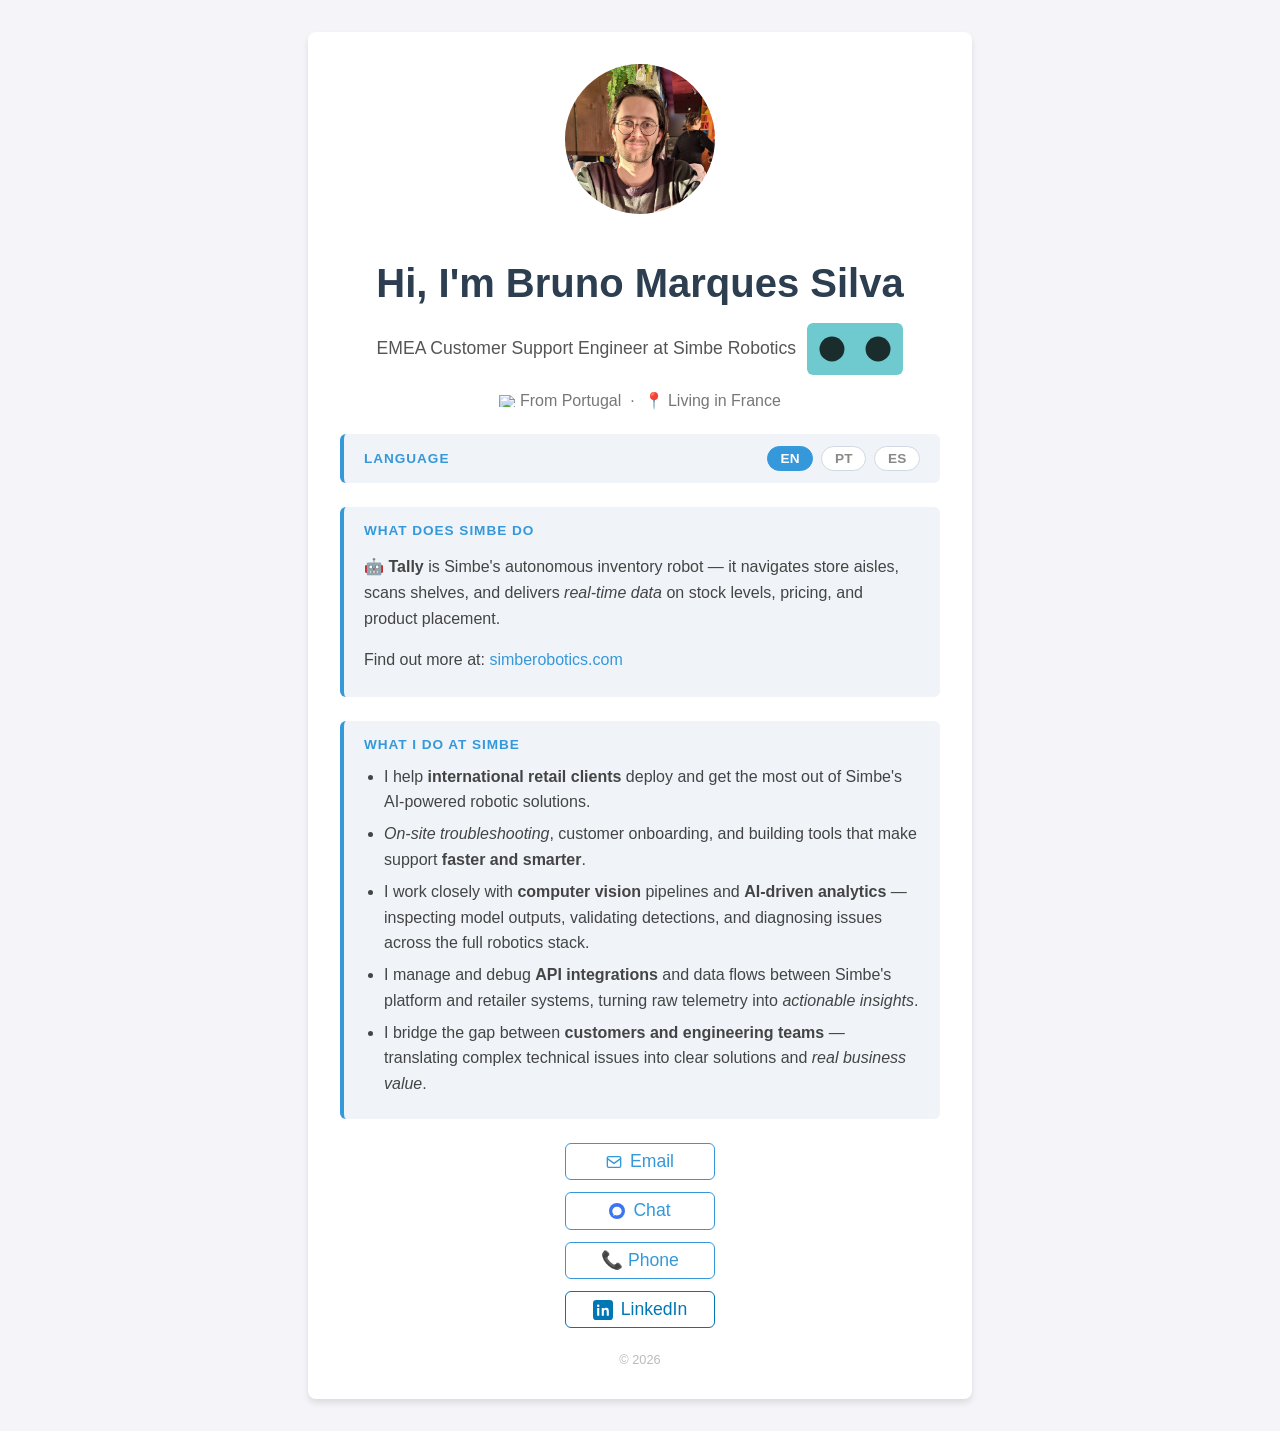
==== index.html @ 41349de9 "Merge branch 'main' into claude/add-linkedin-bruno-info-wajTQ" ====
<!DOCTYPE html>
<html lang="en">
<head>
    <meta charset="UTF-8">
    <meta name="viewport" content="width=device-width, initial-scale=1.0">
    <title>Bruno Marques Silva — EMEA Customer Support Engineer at Simbe Robotics</title>
    <meta name="description" content="Bruno Marques Silva — EMEA Customer Support Engineer at Simbe Robotics. Helping international retailers deploy AI-powered inventory robots. Based in France, from Portugal.">
    <meta name="author" content="Bruno Marques Silva">
    <!-- Open Graph -->
    <meta property="og:type" content="profile">
    <meta property="og:title" content="Bruno Marques Silva — EMEA Customer Support Engineer at Simbe Robotics">
    <meta property="og:description" content="Helping international retailers deploy and get the most out of Simbe's AI-powered robotic solutions. Based in France, from Portugal.">
    <meta property="og:url" content="https://marquessilva.eu">
    <meta property="og:image" content="https://marquessilva.eu/P_20260316_174709.jpg">
    <meta property="og:locale" content="en_GB">
    <!-- Twitter Card -->
    <meta name="twitter:card" content="summary">
    <meta name="twitter:title" content="Bruno Marques Silva — EMEA Customer Support Engineer at Simbe Robotics">
    <meta name="twitter:description" content="Helping international retailers deploy and get the most out of Simbe's AI-powered robotic solutions.">
    <meta name="twitter:image" content="https://marquessilva.eu/P_20260316_174709.jpg">
    <!-- Favicon -->
    <link rel="icon" type="image/svg+xml" href="favicon.svg">
    <link rel="preload" as="image" href="P_20260316_174709.jpg">
    <link rel="stylesheet" href="style.css">
</head>
<body>
    <div class="container">
        <img src="P_20260316_174709.jpg" alt="Bruno Marques Silva" class="profile-photo" width="150" height="150" fetchpriority="high">
        <h1>Hi, I'm Bruno Marques Silva</h1>
        <p class="title">EMEA Customer Support Engineer at Simbe Robotics
            <svg class="tally-eyes" viewBox="0 0 200 108" width="96" height="52" xmlns="http://www.w3.org/2000/svg">
                <defs>
                    <clipPath id="sec-l"><circle cx="52" cy="54" r="40"/></clipPath>
                    <clipPath id="sec-r"><circle cx="148" cy="54" r="40"/></clipPath>
                    <style>
                        .se-iris {
                            animation: se-gaze 5s ease-in-out infinite;
                            transform-box: fill-box;
                            transform-origin: center;
                        }
                        @keyframes se-gaze {
                            0%   { transform: translate(0px,   0px); }
                            15%  { transform: translate(12px, -8px); }
                            30%  { transform: translate(-10px,  6px); }
                            50%  { transform: translate(10px,   8px); }
                            70%  { transform: translate(-12px, -6px); }
                            85%  { transform: translate(8px,  -10px); }
                            100% { transform: translate(0px,   0px); }
                        }
                    </style>
                </defs>
                <rect width="200" height="108" fill="#6fcacf" rx="10"/>
                <g clip-path="url(#sec-l)">
                    <circle class="se-iris" cx="52" cy="54" r="26" fill="#1b2c2c"/>
                </g>
                <g clip-path="url(#sec-r)">
                    <circle class="se-iris" cx="148" cy="54" r="26" fill="#1b2c2c"/>
                </g>
            </svg>
        </p>
        <p class="location">
            <img src="https://flagcdn.com/16x12/pt.png" alt="Portugal flag" class="flag-icon"> From Portugal
            &nbsp;·&nbsp;
            📍 Living in France
        </p>

        <!-- Box 1: Language -->
        <div class="about languages-box">
            <div class="lang-row">
                <h3 class="box-title">Language</h3>
                <div class="lang-pills">
                    <span class="lang-btn active" data-lang="en">EN</span>
                    <span class="lang-btn" data-lang="pt">PT</span>
                    <span class="lang-btn" data-lang="es">ES</span>
                </div>
            </div>
        </div>

        <!-- Box 2: What does Simbe do -->
        <div class="about">
            <h3 class="box-title">What does Simbe do</h3>
            <p class="tally-intro" id="tally-intro"
                data-en="🤖 <strong>Tally</strong> is Simbe's autonomous inventory robot — it navigates store aisles, scans shelves, and delivers <em>real-time data</em> on stock levels, pricing, and product placement."
                data-pt="🤖 O <strong>Tally</strong> é o robô autónomo de inventário da Simbe — percorre os corredores das lojas, digitaliza as prateleiras e fornece <em>dados em tempo real</em> sobre níveis de stock, preços e disposição de produtos."
                data-es="🤖 <strong>Tally</strong> es el robot autónomo de inventario de Simbe — recorre los pasillos de las tiendas, escanea las estanterías y ofrece <em>datos en tiempo real</em> sobre niveles de stock, precios y disposición de productos."
            >🤖 <strong>Tally</strong> is Simbe's autonomous inventory robot — it navigates store aisles, scans shelves, and delivers <em>real-time data</em> on stock levels, pricing, and product placement.</p>
            <p class="simbe-link">Find out more at: <a href="https://simberobotics.com" class="company-link" target="_blank">simberobotics.com</a></p>
        </div>

        <!-- Box 3: What I do at Simbe -->
        <div class="about">
            <h3 class="box-title">What I do at Simbe</h3>
            <ul class="description" id="description">
                <li
                    data-en="I help <strong>international retail clients</strong> deploy and get the most out of Simbe's AI-powered robotic solutions."
                    data-pt="Apoio <strong>clientes europeus do setor do retalho</strong> na implementação e aproveitamento máximo das soluções robóticas com IA da Simbe."
                    data-es="Ayudo a <strong>clientes europeos del sector minorista</strong> a implantar y sacar el máximo rendimiento a las soluciones robóticas de Simbe."
                >I help <strong>international retail clients</strong> deploy and get the most out of Simbe's AI-powered robotic solutions.</li>
                <li
                    data-en="<em>On-site troubleshooting</em>, customer onboarding, and building tools that make support <strong>faster and smarter</strong>."
                    data-pt="<em>Suporte técnico no local</em>, integração de clientes e desenvolvimento de ferramentas que tornam o suporte <strong>mais rápido e eficiente</strong>."
                    data-es="<em>Soporte técnico in situ</em>, incorporación de clientes y desarrollo de herramientas que hacen el soporte <strong>más rápido y eficiente</strong>."
                ><em>On-site troubleshooting</em>, customer onboarding, and building tools that make support <strong>faster and smarter</strong>.</li>
                <li
                    data-en="I work closely with <strong>computer vision</strong> pipelines and <strong>AI-driven analytics</strong> — inspecting model outputs, validating detections, and diagnosing issues across the full robotics stack."
                    data-pt="Trabalho com pipelines de <strong>computer vision</strong> e <strong>análise com IA</strong> — inspecionando outputs de modelos, validando deteções e diagnosticando problemas em toda a stack robótica."
                    data-es="Trabajo con pipelines de <strong>computer vision</strong> e <strong>IA</strong> — inspeccionando salidas de modelos, validando detecciones y diagnosticando problemas en todo el stack robótico."
                >I work closely with <strong>computer vision</strong> pipelines and <strong>AI-driven analytics</strong> — inspecting model outputs, validating detections, and diagnosing issues across the full robotics stack.</li>
                <li
                    data-en="I manage and debug <strong>API integrations</strong> and data flows between Simbe's platform and retailer systems, turning raw telemetry into <em>actionable insights</em>."
                    data-pt="Faço a gestão e debug de <strong>integrações de API</strong> e fluxos de dados entre a plataforma da Simbe e os sistemas dos retalhistas, transformando telemetria bruta em <em>informação acionável</em>."
                    data-es="Gestiono e depuro <strong>integraciones de API</strong> y flujos de datos entre la plataforma de Simbe y los sistemas de los retailers, convirtiendo telemetría bruta en <em>insights accionables</em>."
                >I manage and debug <strong>API integrations</strong> and data flows between Simbe's platform and retailer systems, turning raw telemetry into <em>actionable insights</em>.</li>
                <li
                    data-en="I bridge the gap between <strong>customers and engineering teams</strong> — translating complex technical issues into clear solutions and <em>real business value</em>."
                    data-pt="Faço a ponte entre <strong>clientes e equipas de engenharia</strong> — traduzindo problemas técnicos complexos em soluções claras e <em>valor real para o negócio</em>."
                    data-es="Sirvo de puente entre <strong>clientes y equipos de ingeniería</strong> — traduciendo problemas técnicos complejos en soluciones claras y <em>valor real para el negocio</em>."
                >I bridge the gap between <strong>customers and engineering teams</strong> — translating complex technical issues into clear solutions and <em>real business value</em>.</li>
            </ul>
        </div>

        <div class="links">
            <!-- Email trigger button -->
            <button class="email-trigger-btn" id="email-trigger-btn">
                <svg width="16" height="16" viewBox="0 0 24 24" fill="none" xmlns="http://www.w3.org/2000/svg">
                    <rect x="2" y="4" width="20" height="16" rx="2" stroke="currentColor" stroke-width="2"/>
                    <path d="M2 7l10 7 10-7" stroke="currentColor" stroke-width="2" stroke-linecap="round"/>
                </svg>
                Email
            </button>

            <!-- Chat (Signal) trigger button -->
            <button class="email-trigger-btn" id="chat-trigger-btn">
                <svg class="signal-icon" viewBox="0 0 48 48" xmlns="http://www.w3.org/2000/svg" width="16" height="16">
                    <circle cx="24" cy="24" r="24" fill="#3A76F0"/>
                    <path d="M24 11C16.3 11 10 17 10 24.4c0 3.7 1.6 7.1 4.2 9.5l-1.4 5 5.2-2.6c1.9.7 4 1.1 6 1.1 7.7 0 14-6 14-13.4S31.7 11 24 11z" fill="white"/>
                </svg>
                Chat
            </button>

            <!-- reCAPTCHA gate — hidden until Email or Chat clicked -->
            <div class="captcha-gate hidden" id="captcha-gate">
                <label class="captcha-box">
                    <input type="checkbox" id="captcha-check">
                    <span class="captcha-checkbox" id="captcha-visual"></span>
                    <span class="captcha-label">I'm not a robot</span>
                    <span class="captcha-logo">
                        <svg width="28" height="28" viewBox="0 0 64 64" xmlns="http://www.w3.org/2000/svg">
                            <circle cx="32" cy="32" r="32" fill="#4A90D9"/>
                            <path d="M32 12c-11 0-20 9-20 20s9 20 20 20 20-9 20-20-9-20-20-20zm0 36c-8.8 0-16-7.2-16-16s7.2-16 16-16 16 7.2 16 16-7.2 16-16 16z" fill="white"/>
                            <path d="M38 24h-4v-4h-4v4h-4l6 6 6-6zm-14 10v2h16v-2H24z" fill="white"/>
                        </svg>
                        <span class="captcha-brand">reCAPTCHA</span>
                        <span class="captcha-terms">Privacy · Terms</span>
                    </span>
                </label>
            </div>

            <!-- Hidden until captcha passed (email) -->
            <div class="contact-row hidden" id="email-contact">
                <div class="email-row">
                    <svg class="proton-icon" width="18" height="18" viewBox="0 0 24 24" fill="none" xmlns="http://www.w3.org/2000/svg">
                        <path d="M12 2L3 6.5V12c0 5.25 3.75 10.15 9 11.5 5.25-1.35 9-6.25 9-11.5V6.5L12 2z" fill="#6D4AFF"/>
                        <rect x="7" y="9" width="10" height="7" rx="1" fill="white" opacity="0.9"/>
                        <path d="M7 9l5 4 5-4" stroke="#6D4AFF" stroke-width="1.5" stroke-linecap="round" fill="none"/>
                    </svg>
                    <a href="mailto:bruno@marquessilva.eu" class="email-link">bruno@marquessilva.eu</a>
                    <button class="copy-btn" id="copy-btn" title="Copy email">
                        <svg width="14" height="14" viewBox="0 0 24 24" fill="none" stroke="currentColor" stroke-width="2" stroke-linecap="round" stroke-linejoin="round"><rect x="9" y="9" width="13" height="13" rx="2"/><path d="M5 15H4a2 2 0 01-2-2V4a2 2 0 012-2h9a2 2 0 012 2v1"/></svg>
                    </button>
                </div>
            </div>

            <!-- Hidden until captcha passed (chat) -->
            <div class="contact-row hidden" id="chat-contact">
                <div class="signal-row">
                    <a href="https://signal.me/#eu/brunosilva.25" class="signal-link" target="_blank" rel="noopener">
                        <svg class="signal-icon" viewBox="0 0 48 48" xmlns="http://www.w3.org/2000/svg" width="20" height="20">
                            <circle cx="24" cy="24" r="24" fill="#3A76F0"/>
                            <path d="M24 11C16.3 11 10 17 10 24.4c0 3.7 1.6 7.1 4.2 9.5l-1.4 5 5.2-2.6c1.9.7 4 1.1 6 1.1 7.7 0 14-6 14-13.4S31.7 11 24 11z" fill="white"/>
                        </svg>
                        @brunosilva.25
                    </a>
                    <button class="copy-btn" id="copy-signal-btn" title="Copy Signal handle">
                        <svg width="14" height="14" viewBox="0 0 24 24" fill="none" stroke="currentColor" stroke-width="2" stroke-linecap="round" stroke-linejoin="round"><rect x="9" y="9" width="13" height="13" rx="2"/><path d="M5 15H4a2 2 0 01-2-2V4a2 2 0 012-2h9a2 2 0 012 2v1"/></svg>
                    </button>
                </div>
            </div>

            <button class="email-trigger-btn" id="phone-btn">📞 Phone</button>

            <a href="https://www.linkedin.com/in/bmmsilva" class="email-trigger-btn linkedin-btn" target="_blank" rel="noopener">
                <svg width="20" height="20" viewBox="0 0 24 24" xmlns="http://www.w3.org/2000/svg">
                    <rect width="24" height="24" rx="4" fill="#0077B5"/>
                    <path d="M7.5 19H5V9.5h2.5V19zM6.25 8.25a1.5 1.5 0 110-3 1.5 1.5 0 010 3zM19 19h-2.5v-4.7c0-1.1-.02-2.6-1.6-2.6-1.6 0-1.85 1.25-1.85 2.5V19H10.5V9.5H13v1.3h.04c.35-.66 1.2-1.55 2.85-1.55C18.5 9.25 19 11.1 19 13.8V19z" fill="white"/>
                </svg>
                LinkedIn
            </a>
        </div>

        <p class="footer-year">© <span id="year"></span></p>
    </div>
    <script>
        document.getElementById('year').textContent = new Date().getFullYear();

        document.querySelectorAll('.lang-btn').forEach(btn => {
            btn.addEventListener('click', () => {
                document.querySelectorAll('.lang-btn').forEach(b => b.classList.remove('active'));
                btn.classList.add('active');
                const lang = btn.dataset.lang;
                document.querySelectorAll('#description li').forEach(li => {
                    li.innerHTML = li.dataset[lang];
                });
                const tally = document.getElementById('tally-intro');
                if (tally) tally.innerHTML = tally.dataset[lang];
            });
        });

        document.getElementById('phone-btn').addEventListener('click', function () {
            this.textContent = "I don't give phone numbers to random people on the internet :)";

 main
        });

        document.getElementById('copy-btn').addEventListener('click', function () {
            navigator.clipboard.writeText('bruno@marquessilva.eu').then(() => {
                this.textContent = '✓';
                this.classList.add('copied');
                setTimeout(() => {
                    this.innerHTML = copyIconSVG;
                    this.classList.remove('copied');
                }, 1500);
            });
        });
    </script>
</body>
</html>
---- style.css ----
/* Reset and base styles */
body {
    font-family: 'Arial', sans-serif;
    margin: 0;
    padding: 2rem 0;
    background-color: #f4f4f9;
    color: #333;
    display: flex;
    justify-content: center;
    align-items: flex-start;
    min-height: 100vh;
    box-sizing: border-box;
}

.container {
    text-align: center;
    max-width: 600px;
    width: 100%;
    padding: 2rem;
    background: white;
    border-radius: 8px;
    box-shadow: 0 4px 6px rgba(0, 0, 0, 0.1);
}

.profile-photo {
    width: 150px;
    height: 150px;
    border-radius: 50%;
    object-fit: cover;
    object-position: center 20%;
    margin-bottom: 1rem;
}

h1 {
    font-size: 2.5rem;
    margin-bottom: 1rem;
    color: #2c3e50;
}

p {
    font-size: 1.2rem;
    margin-bottom: 1.5rem;
}

.title {
    font-size: 1.1rem;
    color: #555;
    margin-bottom: 0.5rem;
}

.location {
    font-size: 1rem;
    color: #777;
    margin-bottom: 1.5rem;
    display: flex;
    align-items: center;
    justify-content: center;
    gap: 0.3rem;
}

.flag-icon {
    display: inline-block;
    vertical-align: middle;
    width: 16px;
    height: 12px;
}

/* Boxes */
.about {
    background-color: #f0f4f8;
    border-left: 4px solid #3498db;
    border-radius: 6px;
    padding: 1rem 1.25rem;
    margin-bottom: 1.5rem;
    text-align: left;
}

.box-title {
    font-size: 0.85rem;
    font-weight: 700;
    text-transform: uppercase;
    letter-spacing: 0.07em;
    color: #3498db;
    margin: 0 0 0.75rem 0;
}

.about p {
    font-size: 1rem;
    color: #444;
    margin-bottom: 0.5rem;
    line-height: 1.6;
}

.description {
    margin: 0 0 0.25rem 1.25rem;
    padding: 0;
}

.description li {
    font-size: 1rem;
    color: #444;
    line-height: 1.6;
    margin-bottom: 0.4rem;
}

.simbe-link {
    font-size: 0.9rem;
    color: #777;
    margin-bottom: 0.5rem;
}

.about .company-link {
    color: #3498db;
    text-decoration: none;
}

.about .company-link:hover {
    text-decoration: underline;
}

/* Language box */
.languages-box {
    padding: 0.75rem 1.25rem;
}

.lang-row {
    display: flex;
    align-items: center;
    justify-content: space-between;
    gap: 1rem;
}

.lang-row .box-title {
    margin: 0;
}

.lang-pills {
    display: flex;
    gap: 0.5rem;
}

.lang-btn {
    cursor: pointer;
    font-size: 0.85rem;
    font-weight: 600;
    color: #888;
    background: white;
    border: 1.5px solid #d0d8e4;
    border-radius: 20px;
    padding: 0.25rem 0.8rem;
    transition: color 0.2s ease, border-color 0.2s ease, background 0.2s ease;
    user-select: none;
}

.lang-btn:hover {
    color: #3498db;
    border-color: #3498db;
}

.lang-btn.active {
    color: white;
    background: #3498db;
    border-color: #3498db;
}

/* Links section */
.links {
    display: flex;
    flex-direction: column;
    gap: 0.75rem;
    align-items: center;
}

.hidden {
    display: none !important;
}

/* Email trigger button — shared style for all 4 action buttons */
.email-trigger-btn {
    display: inline-flex;
    align-items: center;
    justify-content: center;
    gap: 0.5rem;
    background: none;
    border: 1px solid #3498db;
    color: #3498db;
    font-size: 1.1rem;
    padding: 0.45rem 1.2rem;
    border-radius: 6px;
    cursor: pointer;
    text-decoration: none;
    width: 150px;
    box-sizing: border-box;
    transition: background 0.2s ease, color 0.2s ease;
}

.email-trigger-btn:hover {
    background: #3498db;
    color: white;
}

.email-trigger-btn svg {
    flex-shrink: 0;
}

.email-trigger-btn.btn-used {
    visibility: hidden;
}

/* LinkedIn colour overrides */
.linkedin-btn {
    border-color: #0077B5;
    color: #0077B5;
}

.linkedin-btn:hover {
    background: #0077B5;
    color: white;
}

/* reCAPTCHA gate */
.captcha-gate {
    border: 1px solid #d3d3d3;
    border-radius: 4px;
    background: #f9f9f9;
    padding: 0.75rem 1rem;
    width: 300px;
    box-shadow: 0 1px 3px rgba(0,0,0,0.1);
}

.captcha-gate.verified {
    border-color: #c3e6cb;
    background: #f4fff8;
}

.captcha-box {
    display: flex;
    align-items: center;
    gap: 0.75rem;
    cursor: pointer;
    user-select: none;
}

.captcha-box input[type="checkbox"] {
    display: none;
}

.captcha-checkbox {
    width: 24px;
    height: 24px;
    border: 2px solid #c1c1c1;
    border-radius: 3px;
    background: white;
    flex-shrink: 0;
    display: flex;
    align-items: center;
    justify-content: center;
    transition: border-color 0.2s ease;
    position: relative;
    overflow: hidden;
}

.captcha-checkbox:hover {
    border-color: #aaa;
}

.captcha-checkbox.checking::after {
    content: '';
    width: 14px;
    height: 14px;
    border: 2px solid #4A90D9;
    border-top-color: transparent;
    border-radius: 50%;
    animation: spin 0.6s linear infinite;
    position: absolute;
}

.captcha-checkbox.checked {
    background: #4CAF50;
    border-color: #4CAF50;
}

.captcha-checkbox.checked::after {
    content: '✓';
    color: white;
    font-size: 14px;
    font-weight: bold;
    animation: none;
    border: none;
    width: auto;
    height: auto;
}

@keyframes spin {
    to { transform: rotate(360deg); }
}

.captcha-label {
    font-size: 0.95rem;
    color: #333;
    flex: 1;
}

.captcha-logo {
    display: flex;
    flex-direction: column;
    align-items: center;
    gap: 1px;
    margin-left: auto;
}

.captcha-brand {
    font-size: 0.6rem;
    color: #999;
    letter-spacing: 0.02em;
}

.captcha-terms {
    font-size: 0.5rem;
    color: #bbb;
}

/* Contact row */
.contact-row {
    display: flex;
    flex-direction: column;
    align-items: center;
    gap: 0.5rem;
}

.email-row {
    display: flex;
    align-items: center;
    gap: 0.5rem;
}

.email-link {
    color: #3498db;
    text-decoration: none;
    font-size: 1.2rem;
    transition: color 0.3s ease;
}

.email-link:hover {
    color: #2980b9;
    text-decoration: underline;
}

.copy-btn {
    background: none;
    border: none;
    color: #aaa;
    font-size: 0.85rem;
    cursor: pointer;
    padding: 0.2rem 0.3rem;
    border-radius: 4px;
    transition: color 0.2s ease, background 0.2s ease;
    line-height: 1;
    display: flex;
    align-items: center;
    flex-shrink: 0;
}

.copy-btn:hover {
    color: #3498db;
    background: #e8f4fd;
}

.copy-btn.copied {
    color: #27ae60;
}

/* Signal row */
.signal-row {
    display: flex;
    align-items: center;
    gap: 0.5rem;
}

/* Signal link */
.signal-link {
    display: flex;
    align-items: center;
    gap: 0.4rem;
    color: #3A76F0;
    text-decoration: none;
    font-size: 1rem;
    transition: color 0.2s ease;
}

.signal-link:hover {
    color: #2558c8;
    text-decoration: underline;
}


/* Inline icons */
.tally-eyes {
    vertical-align: middle;
    margin-left: 0.4rem;
    border-radius: 6px;
}

.proton-icon {
    flex-shrink: 0;
}

/* Footer year */
.footer-year {
    font-size: 0.8rem;
    color: #bbb;
    margin-top: 1.5rem;
    margin-bottom: 0;
}
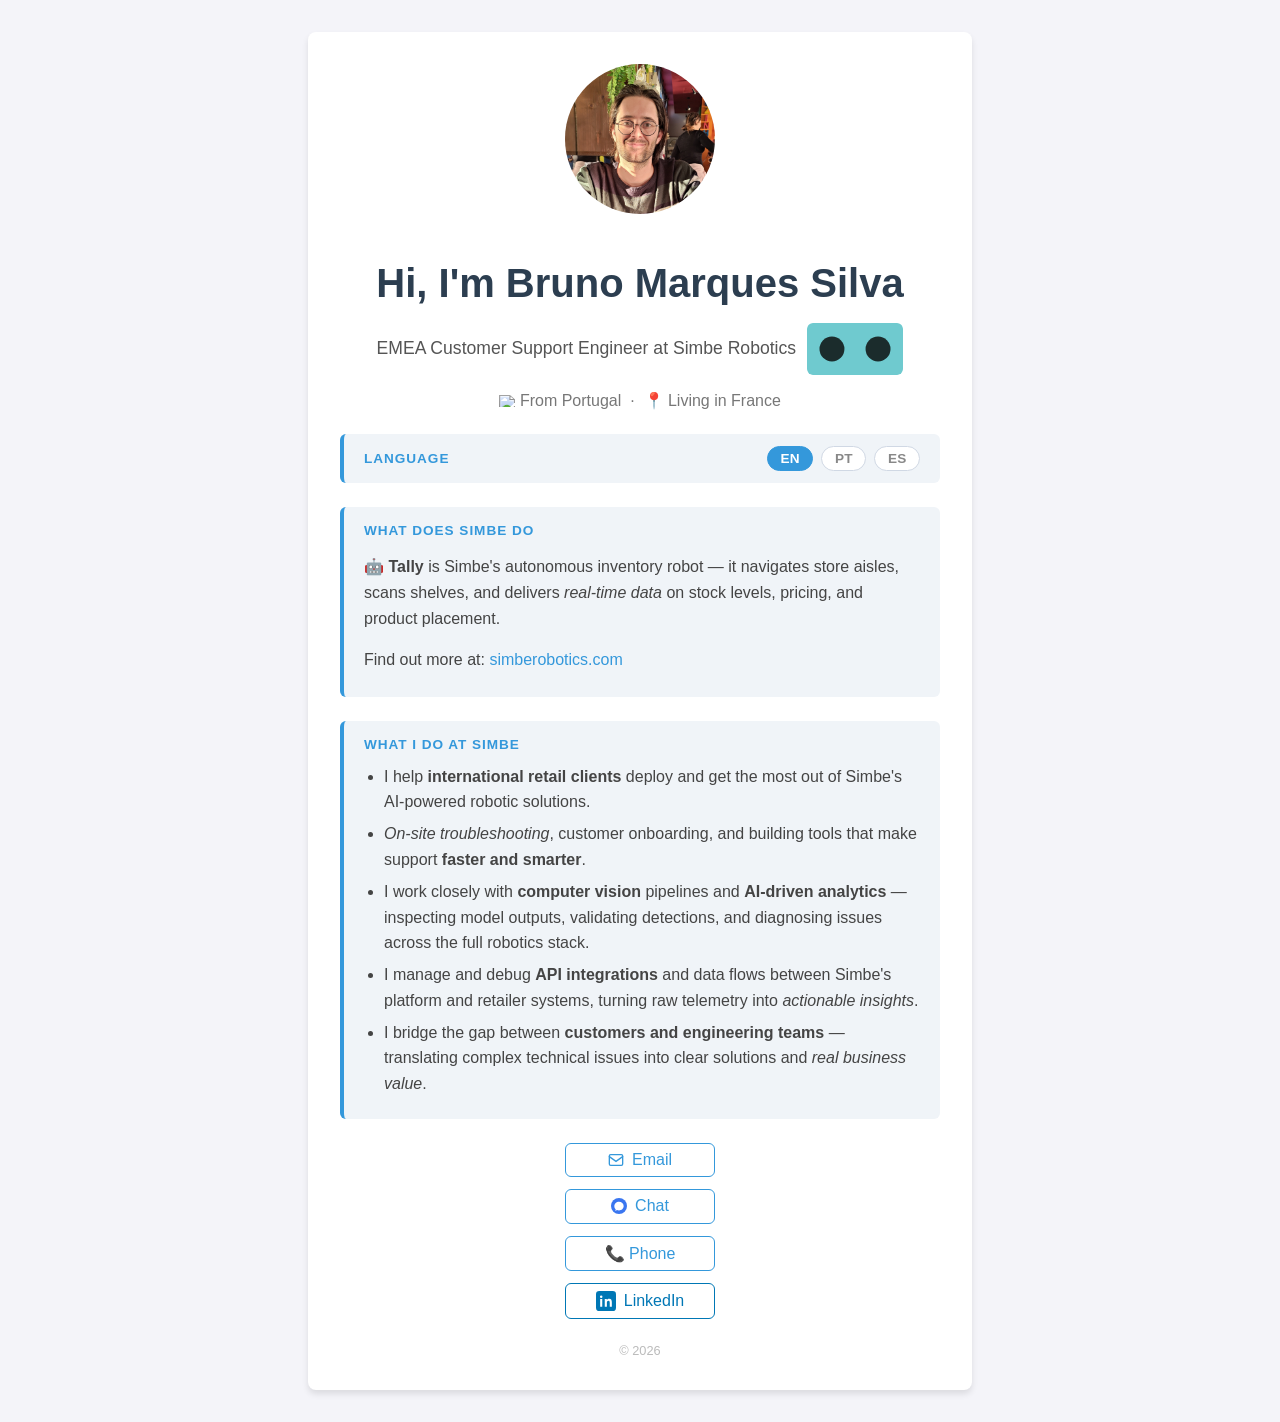
==== commit c7df027d: "Unify email and Signal revealed rows: same structure, size and color https://claude.ai/code/session_" ====
--- a/index.html
+++ b/index.html
@@ -158,13 +158,15 @@
 
             <!-- Hidden until captcha passed (email) -->
             <div class="contact-row hidden" id="email-contact">
-                <div class="email-row">
-                    <svg class="proton-icon" width="18" height="18" viewBox="0 0 24 24" fill="none" xmlns="http://www.w3.org/2000/svg">
-                        <path d="M12 2L3 6.5V12c0 5.25 3.75 10.15 9 11.5 5.25-1.35 9-6.25 9-11.5V6.5L12 2z" fill="#6D4AFF"/>
-                        <rect x="7" y="9" width="10" height="7" rx="1" fill="white" opacity="0.9"/>
-                        <path d="M7 9l5 4 5-4" stroke="#6D4AFF" stroke-width="1.5" stroke-linecap="round" fill="none"/>
-                    </svg>
-                    <a href="mailto:bruno@marquessilva.eu" class="email-link">bruno@marquessilva.eu</a>
+                <div class="revealed-row">
+                    <a href="mailto:bruno@marquessilva.eu" class="revealed-link">
+                        <svg width="18" height="18" viewBox="0 0 24 24" fill="none" xmlns="http://www.w3.org/2000/svg" style="flex-shrink:0">
+                            <path d="M12 2L3 6.5V12c0 5.25 3.75 10.15 9 11.5 5.25-1.35 9-6.25 9-11.5V6.5L12 2z" fill="#6D4AFF"/>
+                            <rect x="7" y="9" width="10" height="7" rx="1" fill="white" opacity="0.9"/>
+                            <path d="M7 9l5 4 5-4" stroke="#6D4AFF" stroke-width="1.5" stroke-linecap="round" fill="none"/>
+                        </svg>
+                        bruno@marquessilva.eu
+                    </a>
                     <button class="copy-btn" id="copy-btn" title="Copy email">
                         <svg width="14" height="14" viewBox="0 0 24 24" fill="none" stroke="currentColor" stroke-width="2" stroke-linecap="round" stroke-linejoin="round"><rect x="9" y="9" width="13" height="13" rx="2"/><path d="M5 15H4a2 2 0 01-2-2V4a2 2 0 012-2h9a2 2 0 012 2v1"/></svg>
                     </button>
@@ -173,9 +175,9 @@
 
             <!-- Hidden until captcha passed (chat) -->
             <div class="contact-row hidden" id="chat-contact">
-                <div class="signal-row">
-                    <a href="https://signal.me/#eu/brunosilva.25" class="signal-link" target="_blank" rel="noopener">
-                        <svg class="signal-icon" viewBox="0 0 48 48" xmlns="http://www.w3.org/2000/svg" width="20" height="20">
+                <div class="revealed-row">
+                    <a href="https://signal.me/#eu/brunosilva.25" class="revealed-link" target="_blank" rel="noopener">
+                        <svg viewBox="0 0 48 48" xmlns="http://www.w3.org/2000/svg" width="18" height="18" style="flex-shrink:0">
                             <circle cx="24" cy="24" r="24" fill="#3A76F0"/>
                             <path d="M24 11C16.3 11 10 17 10 24.4c0 3.7 1.6 7.1 4.2 9.5l-1.4 5 5.2-2.6c1.9.7 4 1.1 6 1.1 7.7 0 14-6 14-13.4S31.7 11 24 11z" fill="white"/>
                         </svg>
@@ -218,8 +220,70 @@
 
         document.getElementById('phone-btn').addEventListener('click', function () {
             this.textContent = "I don't give phone numbers to random people on the internet :)";
-
- main
+        });
+
+        let pendingContact = null;
+
+        document.getElementById('email-trigger-btn').addEventListener('click', function () {
+            if (document.getElementById('email-contact').classList.contains('hidden')) {
+                this.classList.add('btn-used');
+                pendingContact = 'email';
+                resetCaptcha();
+                this.insertAdjacentElement('afterend', document.getElementById('captcha-gate'));
+                document.getElementById('captcha-gate').classList.remove('hidden');
+            }
+        });
+
+        document.getElementById('chat-trigger-btn').addEventListener('click', function () {
+            if (document.getElementById('chat-contact').classList.contains('hidden')) {
+                this.classList.add('btn-used');
+                pendingContact = 'chat';
+                resetCaptcha();
+                this.insertAdjacentElement('afterend', document.getElementById('captcha-gate'));
+                document.getElementById('captcha-gate').classList.remove('hidden');
+            }
+        });
+
+        function resetCaptcha() {
+            const check = document.getElementById('captcha-check');
+            const visual = document.getElementById('captcha-visual');
+            check.checked = false;
+            visual.classList.remove('checking', 'checked');
+        }
+
+        document.getElementById('captcha-check').addEventListener('change', function () {
+            if (!this.checked) return;
+            const visual = document.getElementById('captcha-visual');
+            visual.classList.add('checking');
+            setTimeout(() => {
+                visual.classList.remove('checking');
+                visual.classList.add('checked');
+                const gate = document.getElementById('captcha-gate');
+                gate.classList.add('hidden');
+                if (pendingContact === 'email') {
+                    const el = document.getElementById('email-contact');
+                    gate.insertAdjacentElement('afterend', el);
+                    el.classList.remove('hidden');
+                } else if (pendingContact === 'chat') {
+                    const el = document.getElementById('chat-contact');
+                    gate.insertAdjacentElement('afterend', el);
+                    el.classList.remove('hidden');
+                }
+                pendingContact = null;
+            }, 800);
+        });
+
+        const copyIconSVG = '<svg width="14" height="14" viewBox="0 0 24 24" fill="none" stroke="currentColor" stroke-width="2" stroke-linecap="round" stroke-linejoin="round"><rect x="9" y="9" width="13" height="13" rx="2"/><path d="M5 15H4a2 2 0 01-2-2V4a2 2 0 012-2h9a2 2 0 012 2v1"/></svg>';
+
+        document.getElementById('copy-signal-btn').addEventListener('click', function () {
+            navigator.clipboard.writeText('@brunosilva.25').then(() => {
+                this.textContent = '✓';
+                this.classList.add('copied');
+                setTimeout(() => {
+                    this.innerHTML = copyIconSVG;
+                    this.classList.remove('copied');
+                }, 1500);
+            });
         });
 
         document.getElementById('copy-btn').addEventListener('click', function () {
--- a/style.css
+++ b/style.css
@@ -184,7 +184,9 @@
     background: none;
     border: 1px solid #3498db;
     color: #3498db;
-    font-size: 1.1rem;
+    font-family: inherit;
+    font-size: 1rem;
+    font-weight: normal;
     padding: 0.45rem 1.2rem;
     border-radius: 6px;
     cursor: pointer;
@@ -328,20 +330,23 @@
     gap: 0.5rem;
 }
 
-.email-row {
+.revealed-row {
     display: flex;
     align-items: center;
     gap: 0.5rem;
 }
 
-.email-link {
+.revealed-link {
+    display: flex;
+    align-items: center;
+    gap: 0.4rem;
     color: #3498db;
     text-decoration: none;
-    font-size: 1.2rem;
-    transition: color 0.3s ease;
-}
-
-.email-link:hover {
+    font-size: 1rem;
+    transition: color 0.2s ease;
+}
+
+.revealed-link:hover {
     color: #2980b9;
     text-decoration: underline;
 }
@@ -370,28 +375,6 @@
     color: #27ae60;
 }
 
-/* Signal row */
-.signal-row {
-    display: flex;
-    align-items: center;
-    gap: 0.5rem;
-}
-
-/* Signal link */
-.signal-link {
-    display: flex;
-    align-items: center;
-    gap: 0.4rem;
-    color: #3A76F0;
-    text-decoration: none;
-    font-size: 1rem;
-    transition: color 0.2s ease;
-}
-
-.signal-link:hover {
-    color: #2558c8;
-    text-decoration: underline;
-}
 
 
 /* Inline icons */
@@ -401,9 +384,6 @@
     border-radius: 6px;
 }
 
-.proton-icon {
-    flex-shrink: 0;
-}
 
 /* Footer year */
 .footer-year {
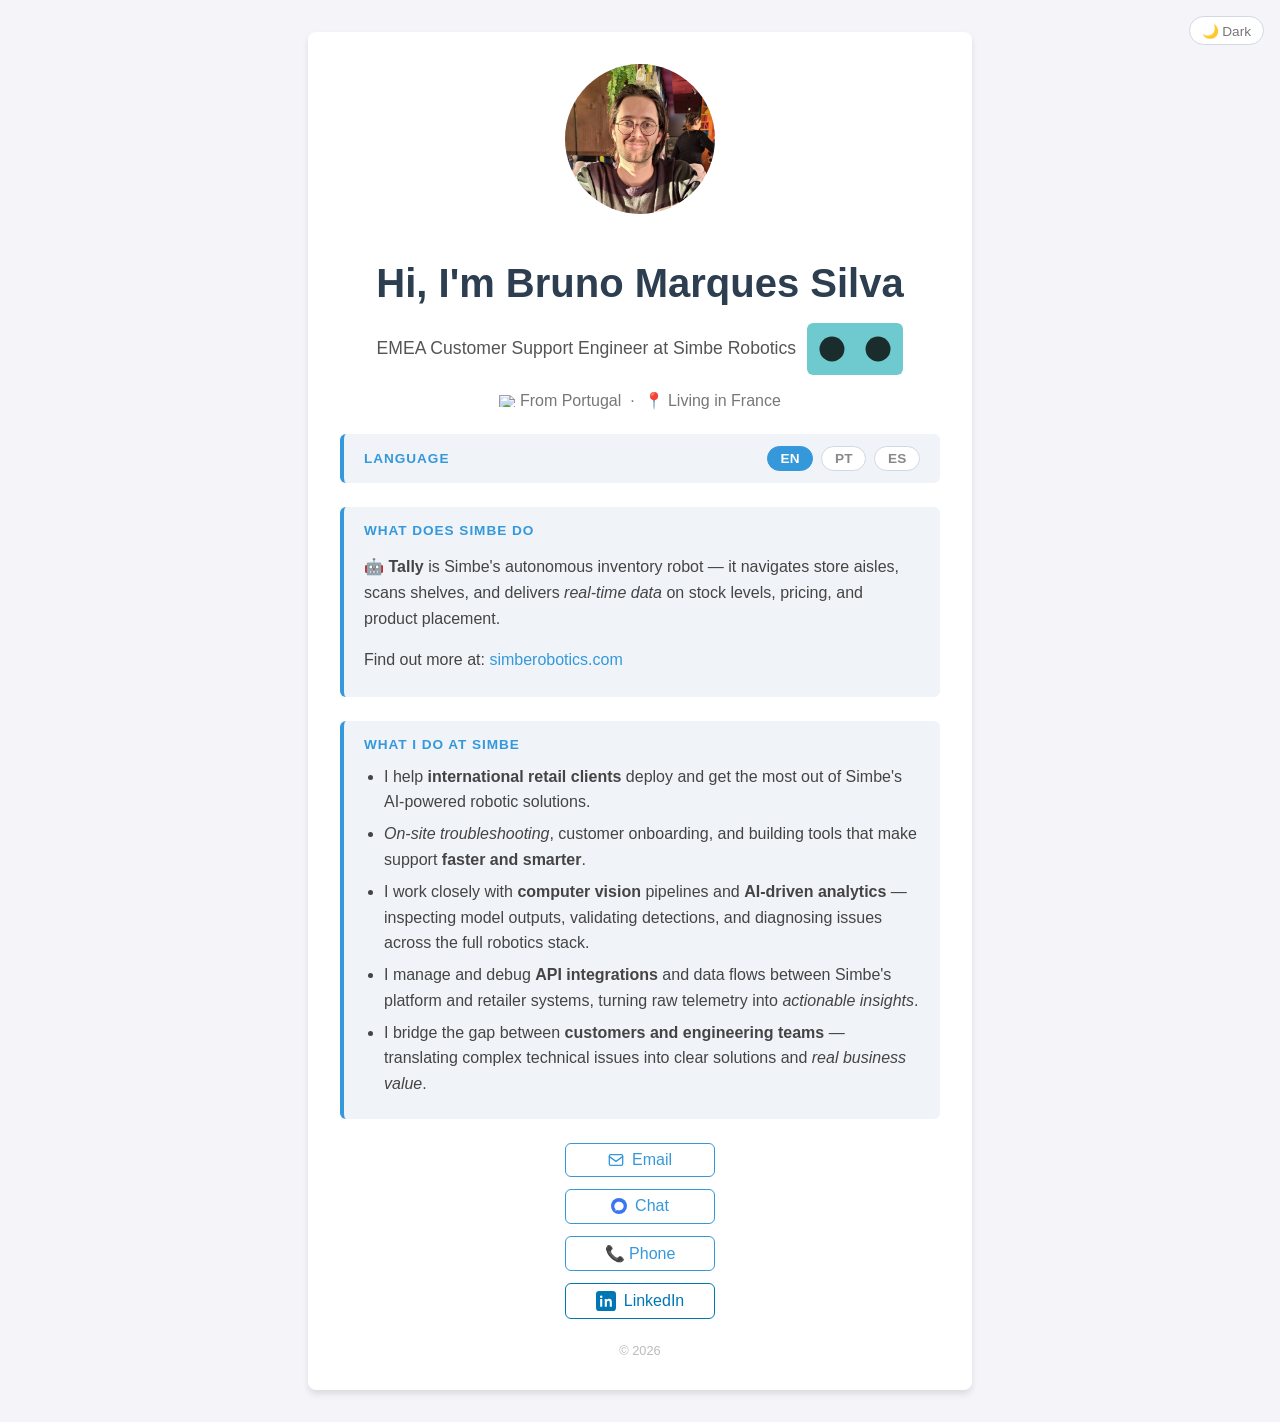
==== commit 541e8b8d: "Add dark/day theme toggle with localStorage persistence https://claude.ai/code/session_01Kui6GxhEzmz" ====
--- a/index.html
+++ b/index.html
@@ -11,21 +11,22 @@
     <meta property="og:title" content="Bruno Marques Silva — EMEA Customer Support Engineer at Simbe Robotics">
     <meta property="og:description" content="Helping international retailers deploy and get the most out of Simbe's AI-powered robotic solutions. Based in France, from Portugal.">
     <meta property="og:url" content="https://marquessilva.eu">
-    <meta property="og:image" content="https://marquessilva.eu/P_20260316_174709.jpg">
+    <meta property="og:image" content="https://marquessilva.eu/photo.jpg">
     <meta property="og:locale" content="en_GB">
     <!-- Twitter Card -->
     <meta name="twitter:card" content="summary">
     <meta name="twitter:title" content="Bruno Marques Silva — EMEA Customer Support Engineer at Simbe Robotics">
     <meta name="twitter:description" content="Helping international retailers deploy and get the most out of Simbe's AI-powered robotic solutions.">
-    <meta name="twitter:image" content="https://marquessilva.eu/P_20260316_174709.jpg">
+    <meta name="twitter:image" content="https://marquessilva.eu/photo.jpg">
     <!-- Favicon -->
     <link rel="icon" type="image/svg+xml" href="favicon.svg">
-    <link rel="preload" as="image" href="P_20260316_174709.jpg">
+    <link rel="preload" as="image" href="photo.jpg">
     <link rel="stylesheet" href="style.css">
 </head>
 <body>
+    <button class="theme-toggle" id="theme-toggle" aria-label="Toggle dark mode">🌙 Dark</button>
     <div class="container">
-        <img src="P_20260316_174709.jpg" alt="Bruno Marques Silva" class="profile-photo" width="150" height="150" fetchpriority="high">
+        <img src="photo.jpg" alt="Bruno Marques Silva" class="profile-photo" width="150" height="150" fetchpriority="high">
         <h1>Hi, I'm Bruno Marques Silva</h1>
         <p class="title">EMEA Customer Support Engineer at Simbe Robotics
             <svg class="tally-eyes" viewBox="0 0 200 108" width="96" height="52" xmlns="http://www.w3.org/2000/svg">
@@ -205,6 +206,19 @@
     <script>
         document.getElementById('year').textContent = new Date().getFullYear();
 
+        // Theme toggle
+        const themeBtn = document.getElementById('theme-toggle');
+        const saved = localStorage.getItem('theme');
+        if (saved === 'dark') {
+            document.body.classList.add('dark');
+            themeBtn.textContent = '☀️ Day';
+        }
+        themeBtn.addEventListener('click', () => {
+            const isDark = document.body.classList.toggle('dark');
+            themeBtn.textContent = isDark ? '☀️ Day' : '🌙 Dark';
+            localStorage.setItem('theme', isDark ? 'dark' : 'light');
+        });
+
         document.querySelectorAll('.lang-btn').forEach(btn => {
             btn.addEventListener('click', () => {
                 document.querySelectorAll('.lang-btn').forEach(b => b.classList.remove('active'));
--- a/style.css
+++ b/style.css
@@ -1,15 +1,75 @@
+/* Theme variables */
+:root {
+    --bg-page: #f4f4f9;
+    --bg-card: #ffffff;
+    --bg-box: #f0f4f8;
+    --bg-captcha: #f9f9f9;
+    --bg-lang-btn: #ffffff;
+    --color-text: #333;
+    --color-heading: #2c3e50;
+    --color-subtitle: #555;
+    --color-muted: #777;
+    --color-body: #444;
+    --color-footer: #bbb;
+    --color-border: #d0d8e4;
+    --color-captcha-border: #d3d3d3;
+    --shadow-card: 0 4px 6px rgba(0, 0, 0, 0.1);
+}
+
+body.dark {
+    --bg-page: #1a1a2e;
+    --bg-card: #16213e;
+    --bg-box: #0f3460;
+    --bg-captcha: #1e2a4a;
+    --bg-lang-btn: #16213e;
+    --color-text: #e0e0e0;
+    --color-heading: #e0e0e0;
+    --color-subtitle: #aaa;
+    --color-muted: #888;
+    --color-body: #ccc;
+    --color-footer: #666;
+    --color-border: #334;
+    --color-captcha-border: #334;
+    --shadow-card: 0 4px 6px rgba(0, 0, 0, 0.4);
+}
+
+/* Theme toggle button */
+.theme-toggle {
+    position: fixed;
+    top: 1rem;
+    right: 1rem;
+    background: var(--bg-card);
+    border: 1.5px solid var(--color-border);
+    border-radius: 20px;
+    padding: 0.35rem 0.75rem;
+    cursor: pointer;
+    font-size: 0.85rem;
+    color: var(--color-muted);
+    display: flex;
+    align-items: center;
+    gap: 0.4rem;
+    transition: background 0.2s ease, color 0.2s ease, border-color 0.2s ease;
+    z-index: 100;
+}
+
+.theme-toggle:hover {
+    color: #3498db;
+    border-color: #3498db;
+}
+
 /* Reset and base styles */
 body {
     font-family: 'Arial', sans-serif;
     margin: 0;
     padding: 2rem 0;
-    background-color: #f4f4f9;
-    color: #333;
+    background-color: var(--bg-page);
+    color: var(--color-text);
     display: flex;
     justify-content: center;
     align-items: flex-start;
     min-height: 100vh;
     box-sizing: border-box;
+    transition: background-color 0.3s ease, color 0.3s ease;
 }
 
 .container {
@@ -17,9 +77,10 @@
     max-width: 600px;
     width: 100%;
     padding: 2rem;
-    background: white;
+    background: var(--bg-card);
     border-radius: 8px;
-    box-shadow: 0 4px 6px rgba(0, 0, 0, 0.1);
+    box-shadow: var(--shadow-card);
+    transition: background 0.3s ease, box-shadow 0.3s ease;
 }
 
 .profile-photo {
@@ -34,7 +95,7 @@
 h1 {
     font-size: 2.5rem;
     margin-bottom: 1rem;
-    color: #2c3e50;
+    color: var(--color-heading);
 }
 
 p {
@@ -44,13 +105,13 @@
 
 .title {
     font-size: 1.1rem;
-    color: #555;
+    color: var(--color-subtitle);
     margin-bottom: 0.5rem;
 }
 
 .location {
     font-size: 1rem;
-    color: #777;
+    color: var(--color-muted);
     margin-bottom: 1.5rem;
     display: flex;
     align-items: center;
@@ -67,12 +128,13 @@
 
 /* Boxes */
 .about {
-    background-color: #f0f4f8;
+    background-color: var(--bg-box);
     border-left: 4px solid #3498db;
     border-radius: 6px;
     padding: 1rem 1.25rem;
     margin-bottom: 1.5rem;
     text-align: left;
+    transition: background-color 0.3s ease;
 }
 
 .box-title {
@@ -86,7 +148,7 @@
 
 .about p {
     font-size: 1rem;
-    color: #444;
+    color: var(--color-body);
     margin-bottom: 0.5rem;
     line-height: 1.6;
 }
@@ -98,14 +160,14 @@
 
 .description li {
     font-size: 1rem;
-    color: #444;
+    color: var(--color-body);
     line-height: 1.6;
     margin-bottom: 0.4rem;
 }
 
 .simbe-link {
     font-size: 0.9rem;
-    color: #777;
+    color: var(--color-muted);
     margin-bottom: 0.5rem;
 }
 
@@ -144,8 +206,8 @@
     font-size: 0.85rem;
     font-weight: 600;
     color: #888;
-    background: white;
-    border: 1.5px solid #d0d8e4;
+    background: var(--bg-lang-btn);
+    border: 1.5px solid var(--color-border);
     border-radius: 20px;
     padding: 0.25rem 0.8rem;
     transition: color 0.2s ease, border-color 0.2s ease, background 0.2s ease;
@@ -222,12 +284,13 @@
 
 /* reCAPTCHA gate */
 .captcha-gate {
-    border: 1px solid #d3d3d3;
+    border: 1px solid var(--color-captcha-border);
     border-radius: 4px;
-    background: #f9f9f9;
+    background: var(--bg-captcha);
     padding: 0.75rem 1rem;
     width: 300px;
     box-shadow: 0 1px 3px rgba(0,0,0,0.1);
+    transition: background 0.3s ease;
 }
 
 .captcha-gate.verified {
@@ -299,7 +362,7 @@
 
 .captcha-label {
     font-size: 0.95rem;
-    color: #333;
+    color: var(--color-text);
     flex: 1;
 }
 
@@ -358,11 +421,13 @@
     font-size: 0.85rem;
     cursor: pointer;
     padding: 0.2rem 0.3rem;
+    margin: 0;
     border-radius: 4px;
     transition: color 0.2s ease, background 0.2s ease;
     line-height: 1;
-    display: flex;
-    align-items: center;
+    display: inline-flex;
+    align-items: center;
+    align-self: center;
     flex-shrink: 0;
 }
 
@@ -388,7 +453,7 @@
 /* Footer year */
 .footer-year {
     font-size: 0.8rem;
-    color: #bbb;
+    color: var(--color-footer);
     margin-top: 1.5rem;
     margin-bottom: 0;
 }
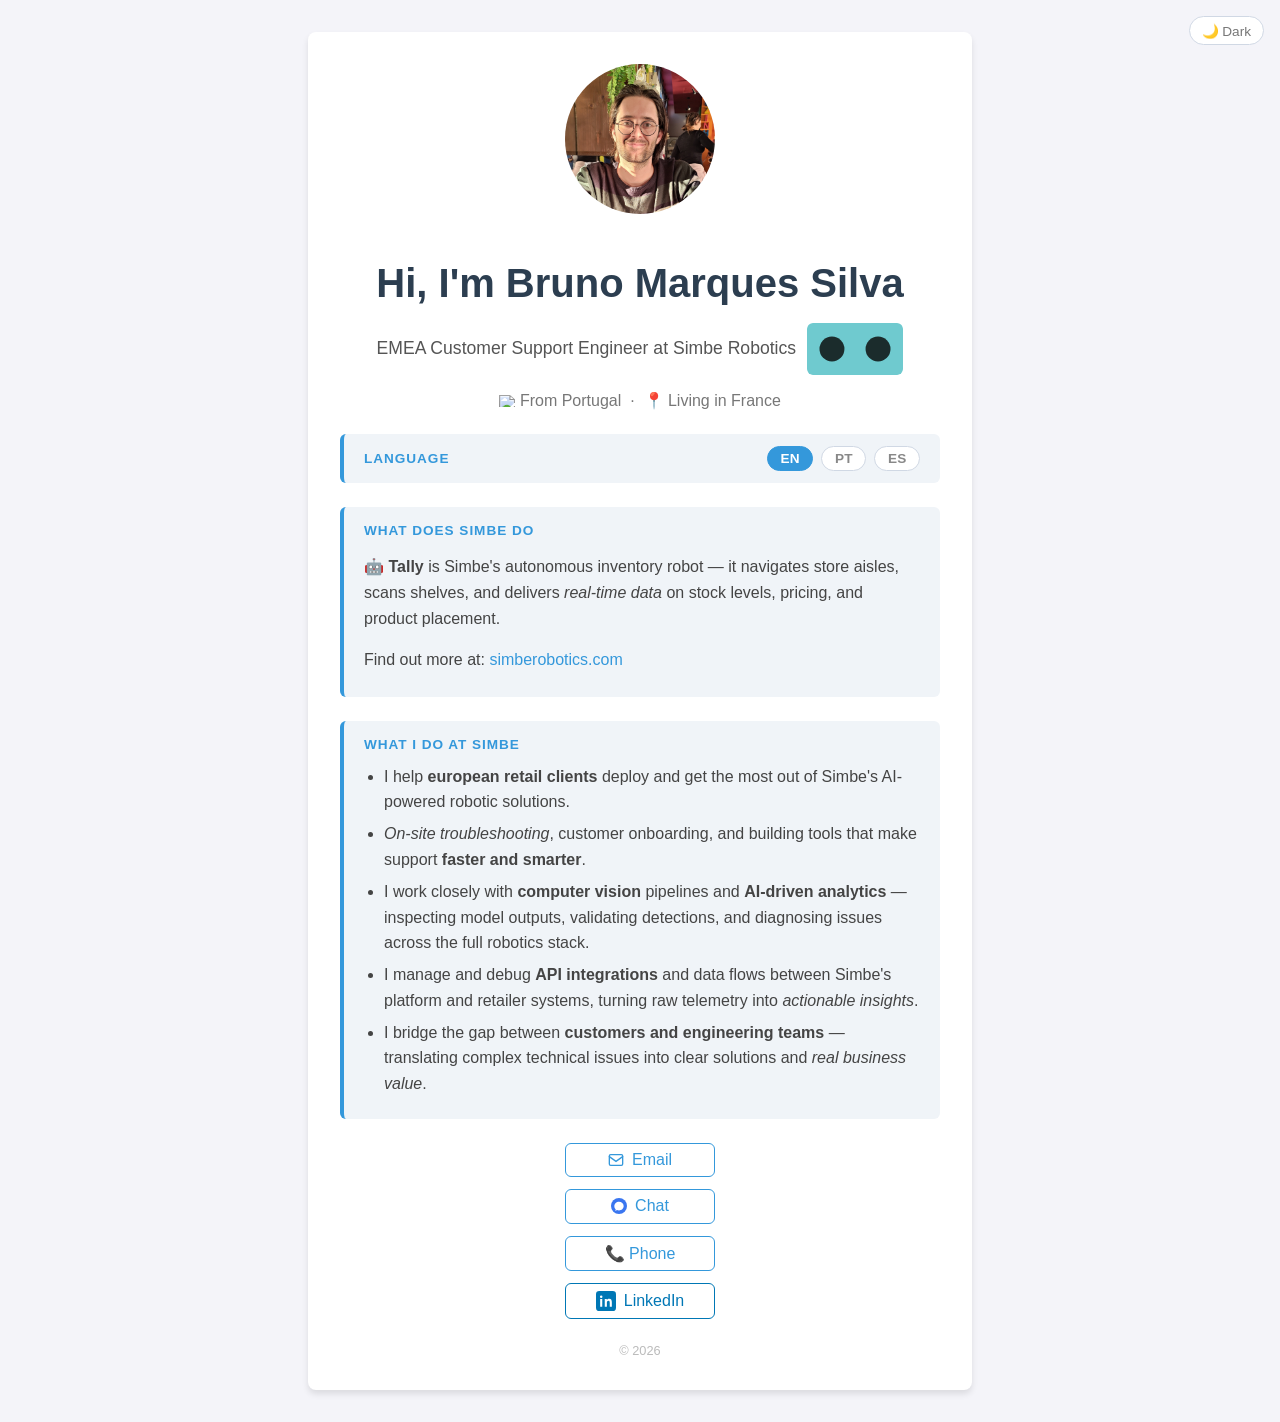
==== commit cd2cd404: "Update EN copy: international → european retail clients https://claude.ai/code/session_01Kui6GxhEzmz" ====
--- a/index.html
+++ b/index.html
@@ -93,10 +93,10 @@
             <h3 class="box-title">What I do at Simbe</h3>
             <ul class="description" id="description">
                 <li
-                    data-en="I help <strong>international retail clients</strong> deploy and get the most out of Simbe's AI-powered robotic solutions."
+                    data-en="I help <strong>european retail clients</strong> deploy and get the most out of Simbe's AI-powered robotic solutions."
                     data-pt="Apoio <strong>clientes europeus do setor do retalho</strong> na implementação e aproveitamento máximo das soluções robóticas com IA da Simbe."
                     data-es="Ayudo a <strong>clientes europeos del sector minorista</strong> a implantar y sacar el máximo rendimiento a las soluciones robóticas de Simbe."
-                >I help <strong>international retail clients</strong> deploy and get the most out of Simbe's AI-powered robotic solutions.</li>
+                >I help <strong>european retail clients</strong> deploy and get the most out of Simbe's AI-powered robotic solutions.</li>
                 <li
                     data-en="<em>On-site troubleshooting</em>, customer onboarding, and building tools that make support <strong>faster and smarter</strong>."
                     data-pt="<em>Suporte técnico no local</em>, integração de clientes e desenvolvimento de ferramentas que tornam o suporte <strong>mais rápido e eficiente</strong>."
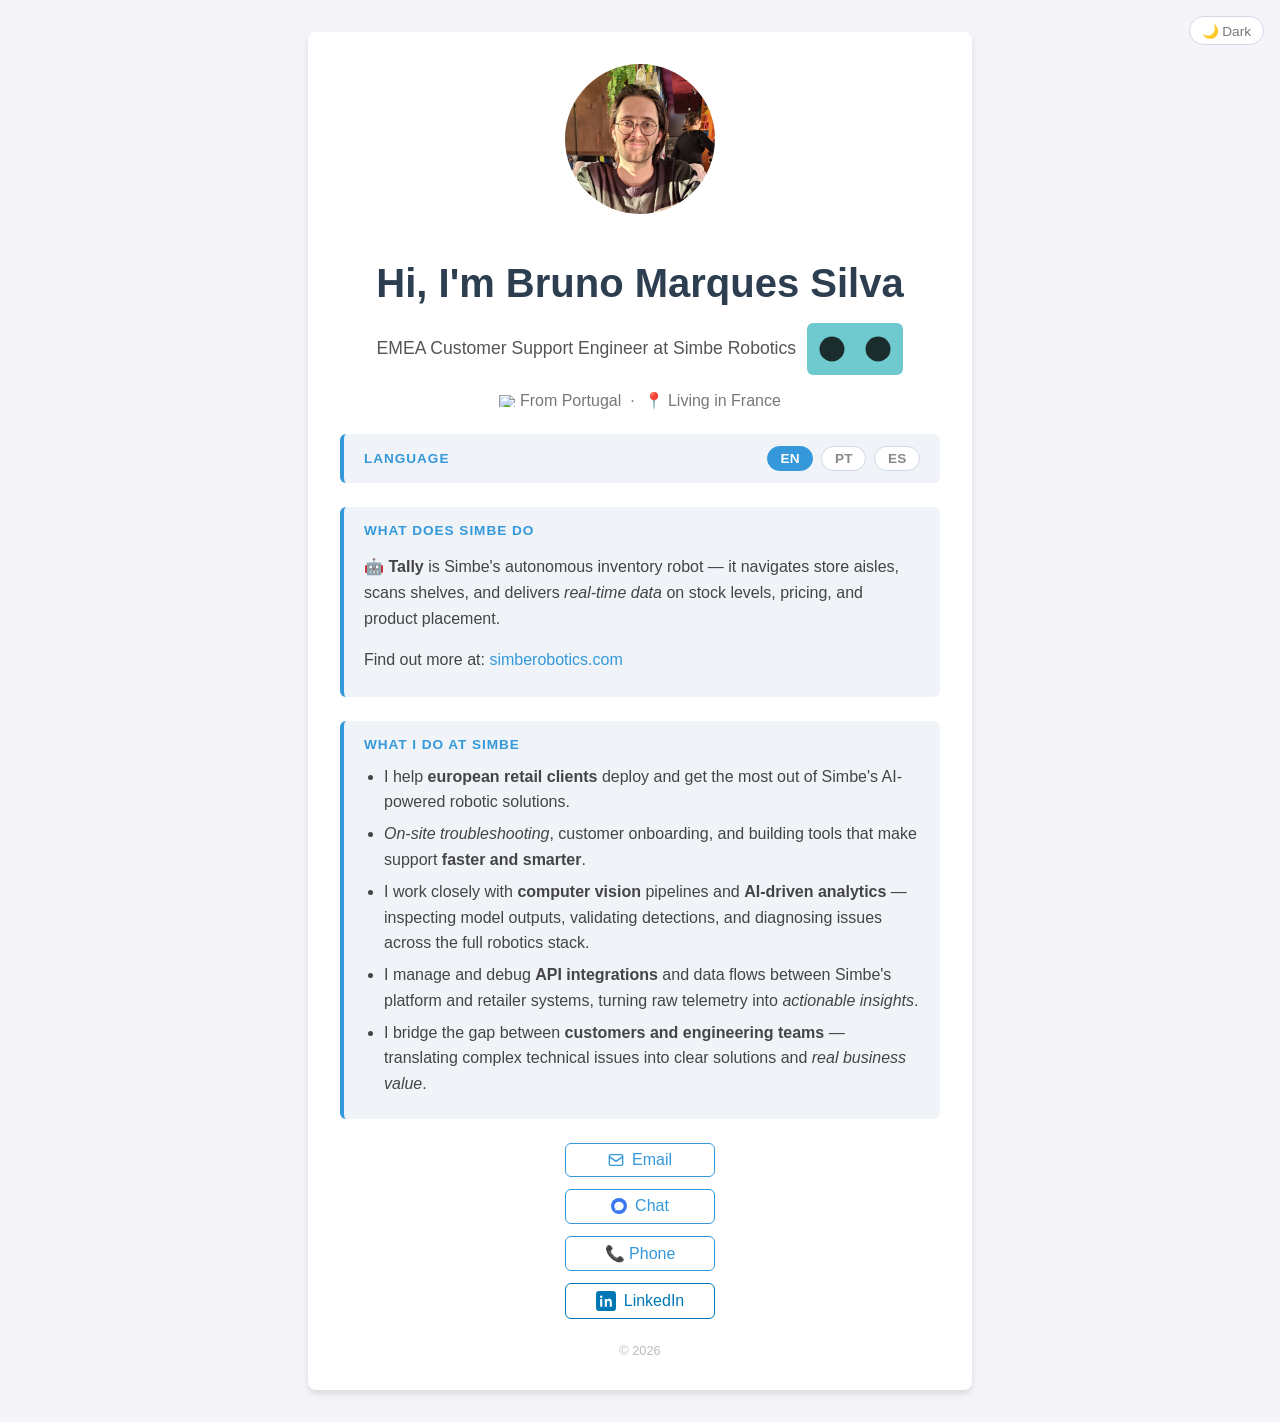
==== commit eb7a9423: "Update PT copy: update first bullet point wording https://claude.ai/code/session_01Kui6GxhEzmzHkB7yE" ====
--- a/index.html
+++ b/index.html
@@ -94,7 +94,7 @@
             <ul class="description" id="description">
                 <li
                     data-en="I help <strong>european retail clients</strong> deploy and get the most out of Simbe's AI-powered robotic solutions."
-                    data-pt="Apoio <strong>clientes europeus do setor do retalho</strong> na implementação e aproveitamento máximo das soluções robóticas com IA da Simbe."
+                    data-pt="Apoio <strong>clientes europeus do setor do retalho</strong> na implementação e integração das soluções tecnológicas da Simbe."
                     data-es="Ayudo a <strong>clientes europeos del sector minorista</strong> a implantar y sacar el máximo rendimiento a las soluciones robóticas de Simbe."
                 >I help <strong>european retail clients</strong> deploy and get the most out of Simbe's AI-powered robotic solutions.</li>
                 <li
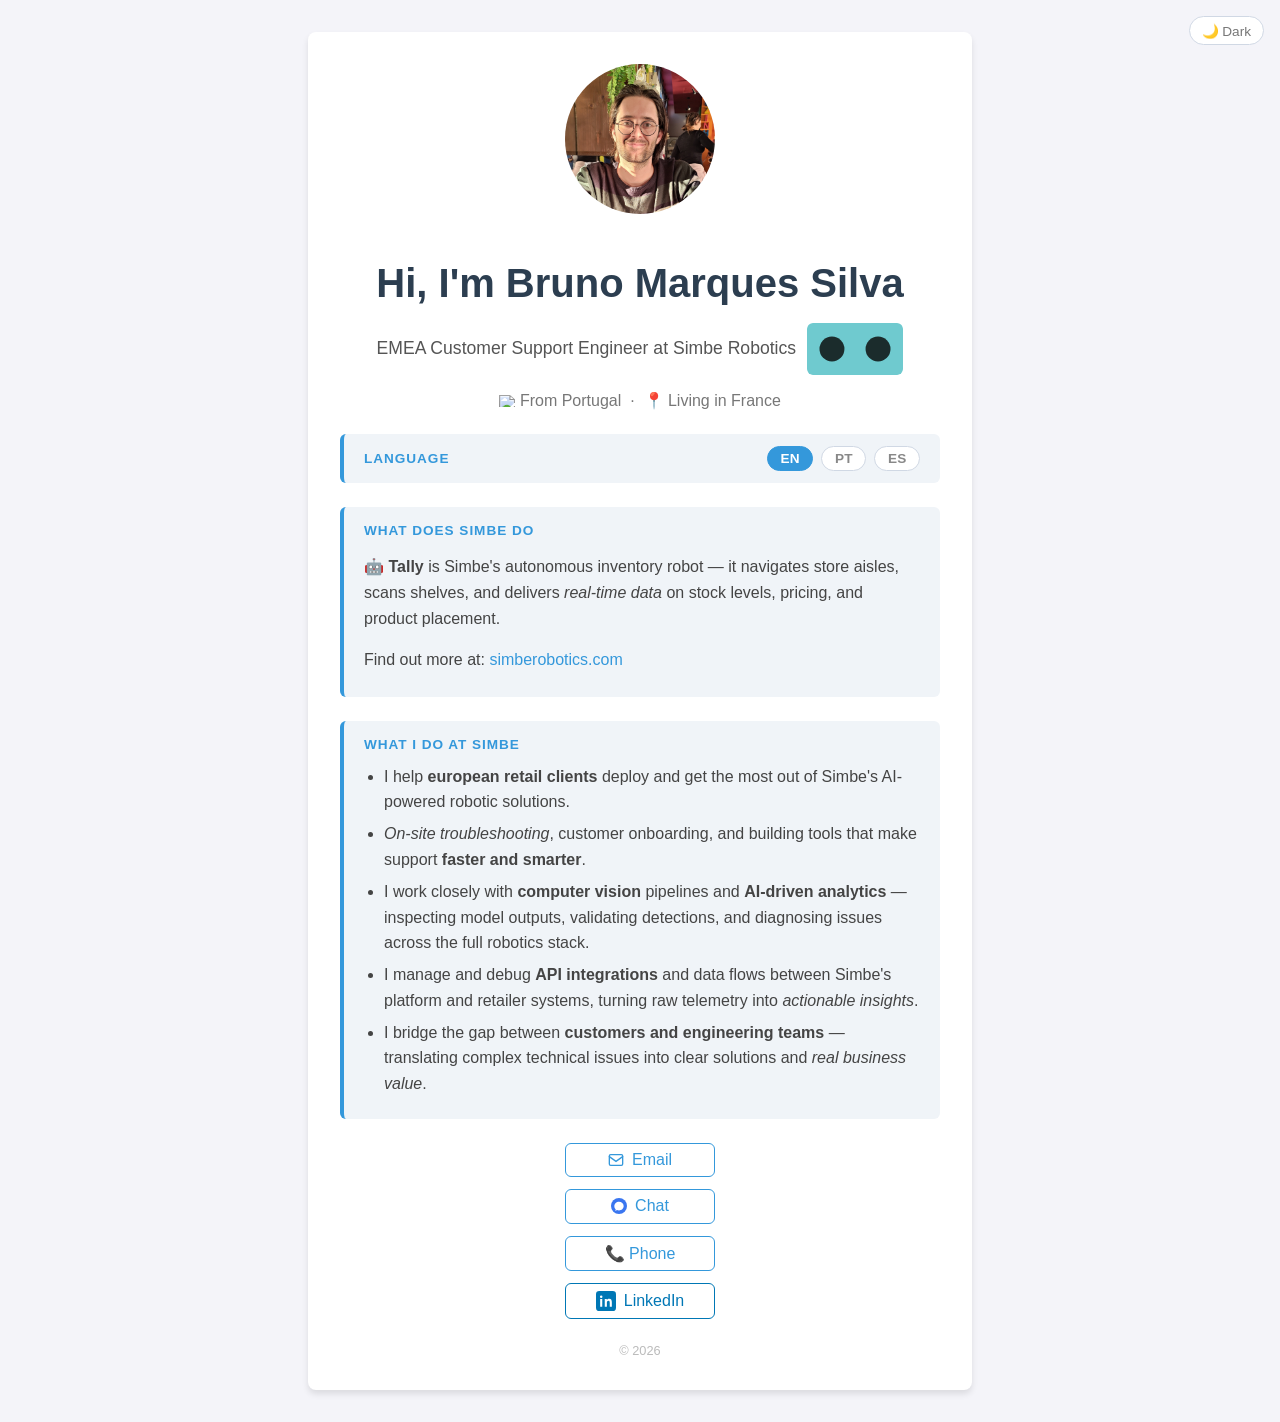
==== commit 20303e08: "Translate box titles for PT and ES language switch https://claude.ai/code/session_01Kui6GxhEzmzHkB7y" ====
--- a/index.html
+++ b/index.html
@@ -79,7 +79,7 @@
 
         <!-- Box 2: What does Simbe do -->
         <div class="about">
-            <h3 class="box-title">What does Simbe do</h3>
+            <h3 class="box-title" id="title-simbe-do" data-en="What does Simbe do" data-pt="O que faz a Simbe" data-es="¿Qué hace Simbe?">What does Simbe do</h3>
             <p class="tally-intro" id="tally-intro"
                 data-en="🤖 <strong>Tally</strong> is Simbe's autonomous inventory robot — it navigates store aisles, scans shelves, and delivers <em>real-time data</em> on stock levels, pricing, and product placement."
                 data-pt="🤖 O <strong>Tally</strong> é o robô autónomo de inventário da Simbe — percorre os corredores das lojas, digitaliza as prateleiras e fornece <em>dados em tempo real</em> sobre níveis de stock, preços e disposição de produtos."
@@ -90,7 +90,7 @@
 
         <!-- Box 3: What I do at Simbe -->
         <div class="about">
-            <h3 class="box-title">What I do at Simbe</h3>
+            <h3 class="box-title" id="title-i-do" data-en="What I do at Simbe" data-pt="O que faço na Simbe" data-es="Lo que hago en Simbe">What I do at Simbe</h3>
             <ul class="description" id="description">
                 <li
                     data-en="I help <strong>european retail clients</strong> deploy and get the most out of Simbe's AI-powered robotic solutions."
@@ -229,6 +229,8 @@
                 });
                 const tally = document.getElementById('tally-intro');
                 if (tally) tally.innerHTML = tally.dataset[lang];
+                document.getElementById('title-simbe-do').textContent = document.getElementById('title-simbe-do').dataset[lang];
+                document.getElementById('title-i-do').textContent = document.getElementById('title-i-do').dataset[lang];
             });
         });
 
